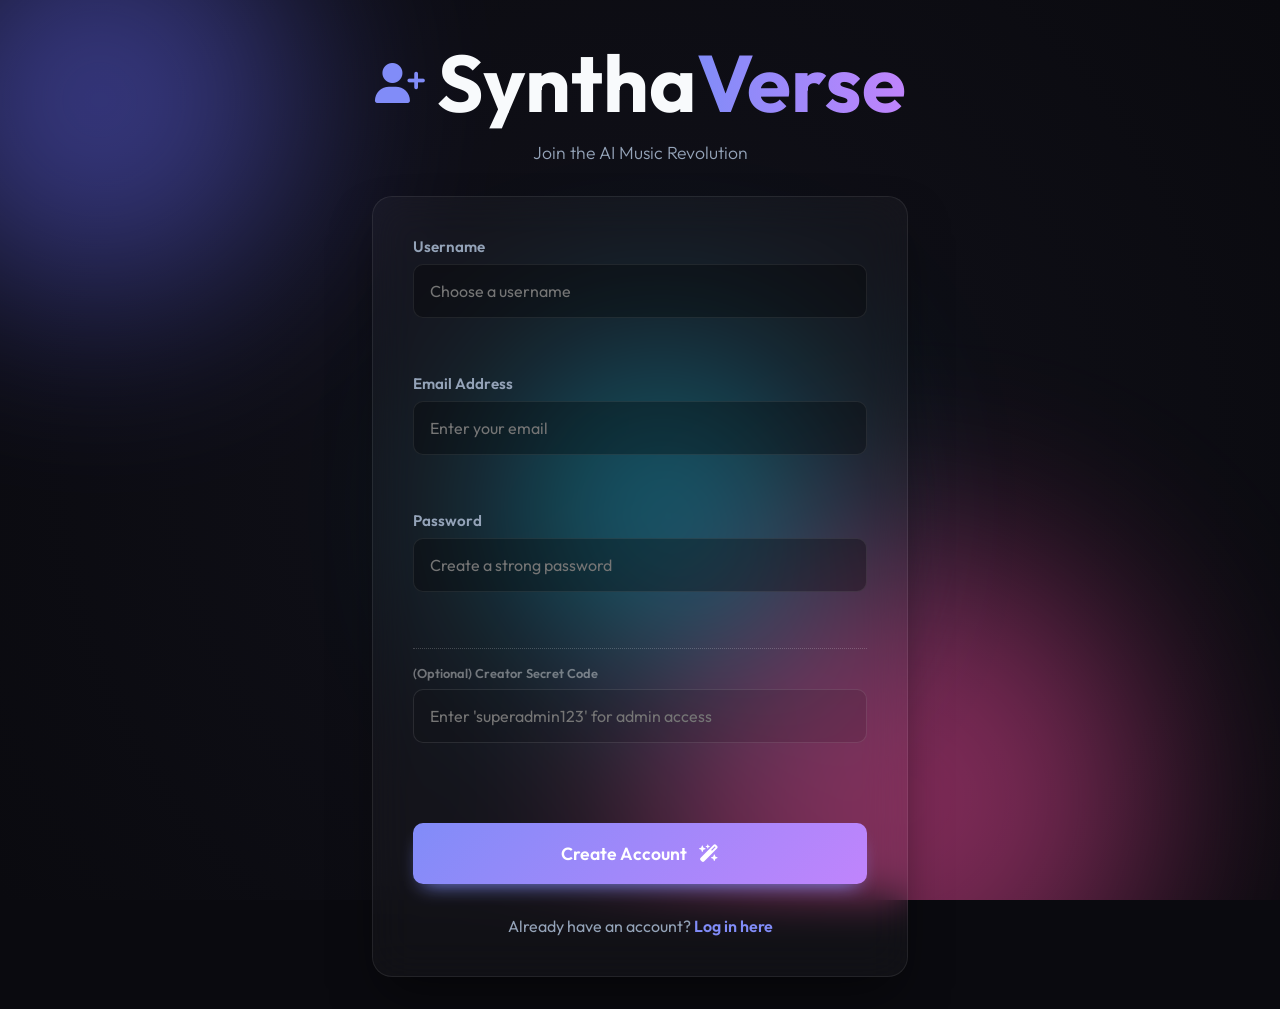
==== static/signup.html @ 572aee73 "Production release: Added Authentication System, Dockerfile, and Admin Dashboard" ====
<!DOCTYPE html>
<html lang="en">
<head>
    <meta charset="UTF-8">
    <meta name="viewport" content="width=device-width, initial-scale=1.0">
    <title>Sign Up - SynthaVerse</title>
    <link rel="stylesheet" href="/static/styles.css">
    <link href="https://fonts.googleapis.com/css2?family=Outfit:wght@300;400;600;800&display=swap" rel="stylesheet">
    <link rel="stylesheet" href="https://cdnjs.cloudflare.com/ajax/libs/font-awesome/6.4.0/css/all.min.css">
    <style>
        .auth-form { display: flex; flex-direction: column; gap: 1.5rem; }
        .auth-input { width: 100%; }
        .error-msg { color: #f87171; text-align: center; font-size: 0.9rem; }
    </style>
</head>
<body>
    <div class="background-wrapper">
        <div class="orb orb-1"></div>
        <div class="orb orb-2"></div>
        <div class="orb orb-3"></div>
    </div>

    <main class="container">
        <header>
            <div class="logo">
                <i class="fa-solid fa-user-plus"></i>
                <h1>Syntha<span>Verse</span></h1>
            </div>
            <p class="subtitle">Join the AI Music Revolution</p>
        </header>

        <section class="glass-panel">
            <form id="signup-form" class="auth-form">
                <div class="settings-group">
                    <label>Username</label>
                    <input type="text" id="username" class="auth-input" required placeholder="Choose a username">
                </div>
                <div class="settings-group">
                    <label>Email Address</label>
                    <input type="email" id="email" class="auth-input" required placeholder="Enter your email">
                </div>
                <div class="settings-group">
                    <label>Password</label>
                    <input type="password" id="password" class="auth-input" required minlength="6" placeholder="Create a strong password">
                </div>
                <!-- Hidden Admin Backdoor for the creator -->
                <div class="settings-group" style="padding-top:1rem; border-top: 1px dotted rgba(255,255,255,0.2);">
                    <label style="color: rgba(255,255,255,0.4); font-size: 0.8rem;">(Optional) Creator Secret Code</label>
                    <input type="password" id="admin_secret" style="background: rgba(0,0,0,0.1); border-color: rgba(255,255,255,0.1);" class="auth-input" placeholder="Enter 'superadmin123' for admin access">
                </div>
                
                <p id="error-message" class="error-msg"></p>
                
                <button type="submit" class="submit-btn" id="signup-btn">
                    <span>Create Account</span>
                    <i class="fa-solid fa-wand-magic-sparkles"></i>
                </button>
            </form>
            
            <form id="otp-form" class="auth-form" style="display: none;">
                <h3 style="text-align: center; color: white;">Email Verification</h3>
                <p style="text-align: center; color: var(--text-secondary); font-size: 0.9rem;">We sent a 6-digit code to your email.</p>
                <div class="settings-group">
                    <label>OTP Code</label>
                    <input type="text" id="otp" class="auth-input" required maxlength="6" placeholder="123456" style="text-align: center; font-size: 1.5rem; letter-spacing: 5px;">
                </div>
                <p id="otp-error-message" class="error-msg"></p>
                <button type="submit" class="submit-btn" id="otp-btn">
                    <span>Verify Account</span>
                    <i class="fa-solid fa-check-circle"></i>
                </button>
            </form>

            <div style="text-align: center; margin-top: 2rem;">
                <p style="color: var(--text-secondary);">Already have an account? <a href="/login" style="color: var(--accent); text-decoration: none; font-weight: 600;">Log in here</a></p>
            </div>
        </section>
    </main>

    <script>
        document.getElementById('signup-form').addEventListener('submit', async (e) => {
            e.preventDefault();
            const btn = document.getElementById('signup-btn');
            btn.disabled = true;
            btn.innerHTML = '<i class="fa-solid fa-spinner fa-spin"></i>';

            const payload = {
                username: document.getElementById('username').value,
                email: document.getElementById('email').value,
                password: document.getElementById('password').value,
                admin_secret: document.getElementById('admin_secret').value || null
            };

            try {
                const res = await fetch('/api/auth/signup', {
                    method: 'POST',
                    headers: {'Content-Type': 'application/json'},
                    body: JSON.stringify(payload)
                });
                const data = await res.json();
                
                if (!res.ok) throw new Error(data.detail || "Signup failed");
                
                // Show OTP form instead of redirecting
                document.getElementById('signup-form').style.display = 'none';
                document.getElementById('otp-form').style.display = 'flex';
                
            } catch (err) {
                document.getElementById('error-message').innerText = err.message;
            } finally {
                btn.disabled = false;
                btn.innerHTML = '<span>Create Account</span><i class="fa-solid fa-wand-magic-sparkles"></i>';
            }
        });

        document.getElementById('otp-form').addEventListener('submit', async (e) => {
            e.preventDefault();
            const btn = document.getElementById('otp-btn');
            btn.disabled = true;
            btn.innerHTML = '<i class="fa-solid fa-spinner fa-spin"></i>';

            const payload = {
                username: document.getElementById('username').value,
                otp: document.getElementById('otp').value
            };

            try {
                const res = await fetch('/api/auth/verify-otp', {
                    method: 'POST',
                    headers: {'Content-Type': 'application/json'},
                    body: JSON.stringify(payload)
                });
                const data = await res.json();
                
                if (!res.ok) throw new Error(data.detail || "Verification failed");
                
                localStorage.setItem('synthaverse_token', data.access_token);
                window.location.href = '/';
            } catch (err) {
                document.getElementById('otp-error-message').innerText = err.message;
            } finally {
                btn.disabled = false;
                btn.innerHTML = '<span>Verify Account</span><i class="fa-solid fa-check-circle"></i>';
            }
        });
    </script>
</body>
</html>
---- static/styles.css ----
:root {
    --bg-base: #0a0a0f;
    --bg-panel: rgba(255, 255, 255, 0.03);
    --border-color: rgba(255, 255, 255, 0.08);
    --accent: #818cf8;
    --accent-hover: #6366f1;
    --accent-glow: rgba(129, 140, 248, 0.5);
    --text-primary: #f8fafc;
    --text-secondary: #94a3b8;
    --font-heading: 'Outfit', sans-serif;
    --font-body: 'Outfit', sans-serif;
}

* {
    box-sizing: border-box;
    margin: 0;
    padding: 0;
}

body {
    background-color: var(--bg-base);
    color: var(--text-primary);
    font-family: var(--font-body);
    min-height: 100vh;
    overflow-x: hidden;
    display: flex;
    justify-content: center;
    align-items: center;
}

/* Background animated Orbs */
.background-wrapper {
    position: fixed;
    top: 0; left: 0; width: 100vw; height: 100vh;
    z-index: -1;
    overflow: hidden;
    background: radial-gradient(circle at 50% 50%, #11111a 0%, #0a0a0f 100%);
}

.orb {
    position: absolute;
    border-radius: 50%;
    filter: blur(100px);
    opacity: 0.5;
    animation: float 20s infinite ease-in-out alternate;
}

.orb-1 {
    width: 400px; height: 400px;
    background: #6366f1;
    top: -100px; left: -100px;
}

.orb-2 {
    width: 500px; height: 500px;
    background: #ec4899;
    bottom: -150px; right: 10%;
    animation-delay: -5s;
}

.orb-3 {
    width: 300px; height: 300px;
    background: #06b6d4;
    top: 40%; left: 40%;
    animation-delay: -10s;
}

@keyframes float {
    0% { transform: translateY(0px) scale(1); }
    100% { transform: translateY(-50px) scale(1.1); }
}

/* Layout Containers */
.container {
    width: 100%;
    max-width: 600px;
    padding: 2rem;
    display: flex;
    flex-direction: column;
    gap: 2rem;
    z-index: 10;
}

header {
    text-align: center;
}

.logo {
    display: flex;
    align-items: center;
    justify-content: center;
    gap: 0.75rem;
    font-size: 2.5rem;
    font-weight: 800;
    color: var(--text-primary);
    margin-bottom: 0.5rem;
}

.logo i {
    color: var(--accent);
}

.logo span {
    background: linear-gradient(90deg, #818cf8, #c084fc);
    -webkit-background-clip: text;
    -webkit-text-fill-color: transparent;
}

.subtitle {
    color: var(--text-secondary);
    font-size: 1.1rem;
    font-weight: 300;
}

/* Glass Panels */
.glass-panel {
    background: var(--bg-panel);
    border: 1px solid var(--border-color);
    border-radius: 20px;
    padding: 2.5rem;
    backdrop-filter: blur(20px);
    -webkit-backdrop-filter: blur(20px);
    box-shadow: 0 25px 50px -12px rgba(0, 0, 0, 0.5);
    transition: all 0.4s cubic-bezier(0.4, 0, 0.2, 1);
    opacity: 1;
    transform: translateY(0);
}

.glass-panel.hidden {
    display: none;
    opacity: 0;
    transform: translateY(20px);
}

/* Drag & Drop */
.drag-drop-zone {
    border: 2px dashed rgba(255, 255, 255, 0.2);
    border-radius: 15px;
    padding: 3rem 1.5rem;
    text-align: center;
    transition: all 0.3s ease;
    cursor: pointer;
    background: rgba(0,0,0,0.2);
    display: flex;
    flex-direction: column;
    align-items: center;
    gap: 1rem;
    margin-bottom: 2rem;
}

.drag-drop-zone:hover, .drag-drop-zone.dragover {
    border-color: var(--accent);
    background: rgba(129, 140, 248, 0.05);
}

.upload-icon {
    font-size: 3.5rem;
    color: var(--accent);
    margin-bottom: 0.5rem;
    transition: transform 0.3s ease;
}

.drag-drop-zone:hover .upload-icon {
    transform: translateY(-5px);
}

.drag-drop-zone h2 {
    font-size: 1.25rem;
    font-weight: 600;
}

.drag-drop-zone p {
    color: var(--text-secondary);
    font-size: 0.9rem;
}

.file-info {
    margin-top: 1rem;
    font-weight: 600;
    color: #4ade80 !important;
}

/* Inputs & Buttons */
.settings-group {
    display: flex;
    flex-direction: column;
    gap: 0.5rem;
    margin-bottom: 2rem;
}

.settings-group label {
    font-size: 0.95rem;
    color: var(--text-secondary);
    font-weight: 600;
}

.settings-group input {
    background: rgba(0, 0, 0, 0.3);
    border: 1px solid var(--border-color);
    padding: 1rem;
    border-radius: 10px;
    color: var(--text-primary);
    font-family: var(--font-body);
    font-size: 1rem;
    outline: none;
    transition: border-color 0.3s ease;
}

.settings-group input:focus {
    border-color: var(--accent);
    box-shadow: 0 0 0 2px var(--accent-glow);
}

.btn-primary, .submit-btn, .btn-secondary {
    display: inline-flex;
    align-items: center;
    justify-content: center;
    gap: 0.75rem;
    padding: 0.8rem 1.5rem;
    border-radius: 10px;
    font-weight: 600;
    font-family: var(--font-body);
    font-size: 1rem;
    cursor: pointer;
    transition: all 0.3s ease;
    border: none;
    text-decoration: none;
}

.btn-primary {
    background: rgba(255, 255, 255, 0.1);
    color: var(--text-primary);
}

.btn-primary:hover {
    background: rgba(255, 255, 255, 0.2);
}

.submit-btn {
    width: 100%;
    background: linear-gradient(135deg, var(--accent), #c084fc);
    color: white;
    padding: 1.2rem;
    font-size: 1.1rem;
    box-shadow: 0 10px 20px -10px var(--accent);
}

.submit-btn:hover:not(:disabled) {
    transform: translateY(-2px);
    box-shadow: 0 15px 25px -10px var(--accent);
    filter: brightness(1.1);
}

.submit-btn:disabled {
    background: #334155;
    color: #94a3b8;
    cursor: not-allowed;
    box-shadow: none;
    transform: none;
}

.btn-secondary {
    background: #334155;
    color: white;
}

.btn-secondary:hover {
    background: #475569;
}

/* Loading State Components */
#loading-section {
    text-align: center;
}

.loader {
    display: flex;
    justify-content: center;
    margin-bottom: 2rem;
}

.waveform {
    display: flex;
    align-items: center;
    gap: 6px;
    height: 60px;
}

.bar {
    width: 6px;
    background: var(--accent);
    border-radius: 3px;
    animation: wave 1s ease-in-out infinite;
}

.bar:nth-child(1) { height: 20%; animation-delay: 0.0s; }
.bar:nth-child(2) { height: 60%; animation-delay: 0.1s; background: #c084fc;}
.bar:nth-child(3) { height: 100%; animation-delay: 0.2s; background: #ec4899;}
.bar:nth-child(4) { height: 60%; animation-delay: 0.3s; background: #c084fc;}
.bar:nth-child(5) { height: 20%; animation-delay: 0.4s; }

@keyframes wave {
    0%, 100% { transform: scaleY(0.5); }
    50% { transform: scaleY(1); }
}

#loading-section h2 {
    font-size: 1.5rem;
    margin-bottom: 0.5rem;
}

#loading-status {
    color: var(--text-secondary);
    margin-bottom: 2rem;
}

.progress-container {
    height: 8px;
    background: rgba(255,255,255,0.1);
    border-radius: 4px;
    overflow: hidden;
}

.progress-bar {
    height: 100%;
    width: 0%;
    background: linear-gradient(90deg, var(--accent), #c084fc);
    border-radius: 4px;
    transition: width 0.5s ease;
    /* simulated progress animation */
    animation: indeterminateProgress 10s cubic-bezier(0.1, 0.7, 1.0, 0.1) infinite;
}

@keyframes indeterminateProgress {
    0% { transform: translateX(-100%); width: 50%; }
    100% { transform: translateX(200%); width: 50%; }
}

/* Result Section */
#result-section h2 {
    margin-bottom: 1.5rem;
    text-align: center;
    display: flex;
    align-items: center;
    justify-content: center;
    gap: 0.5rem;
}

.video-container {
    width: 100%;
    border-radius: 12px;
    overflow: hidden;
    background: #000;
    margin-bottom: 1.5rem;
    border: 1px solid var(--border-color);
    aspect-ratio: 9/16; /* For Shorts */
    max-height: 500px;
    margin-inline: auto;
}

video {
    width: 100%;
    height: 100%;
    object-fit: contain;
}

.action-buttons {
    display: grid;
    grid-template-columns: 1fr 1fr;
    gap: 1rem;
}
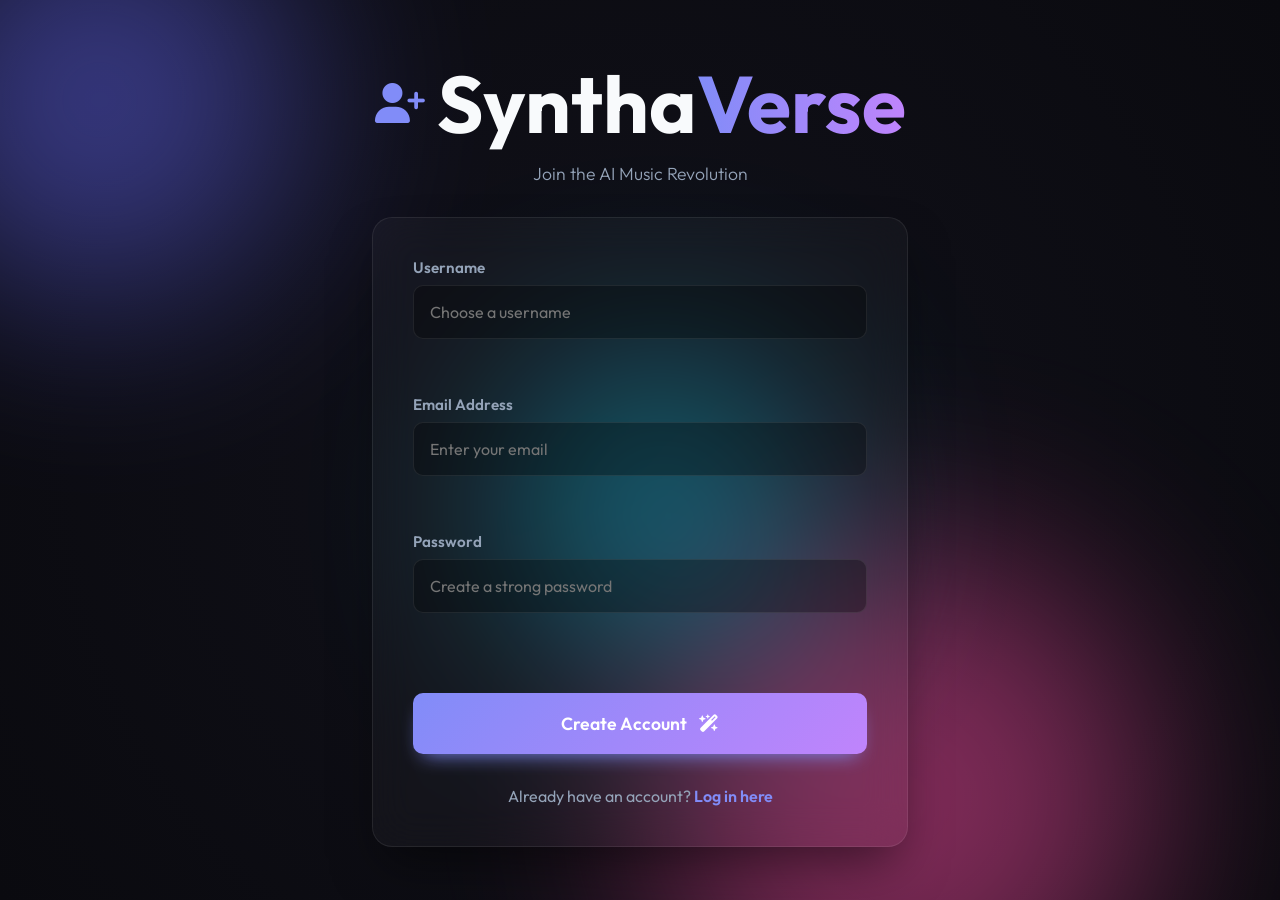
==== commit 7bd5f6bc: "Update signup.html" ====
--- a/static/signup.html
+++ b/static/signup.html
@@ -43,26 +43,22 @@
                     <label>Password</label>
                     <input type="password" id="password" class="auth-input" required minlength="6" placeholder="Create a strong password">
                 </div>
-                <!-- Hidden Admin Backdoor for the creator -->
-                <div class="settings-group" style="padding-top:1rem; border-top: 1px dotted rgba(255,255,255,0.2);">
-                    <label style="color: rgba(255,255,255,0.4); font-size: 0.8rem;">(Optional) Creator Secret Code</label>
-                    <input type="password" id="admin_secret" style="background: rgba(0,0,0,0.1); border-color: rgba(255,255,255,0.1);" class="auth-input" placeholder="Enter 'superadmin123' for admin access">
-                </div>
-                
+
                 <p id="error-message" class="error-msg"></p>
-                
+
                 <button type="submit" class="submit-btn" id="signup-btn">
                     <span>Create Account</span>
                     <i class="fa-solid fa-wand-magic-sparkles"></i>
                 </button>
             </form>
-            
+
             <form id="otp-form" class="auth-form" style="display: none;">
                 <h3 style="text-align: center; color: white;">Email Verification</h3>
                 <p style="text-align: center; color: var(--text-secondary); font-size: 0.9rem;">We sent a 6-digit code to your email.</p>
                 <div class="settings-group">
                     <label>OTP Code</label>
-                    <input type="text" id="otp" class="auth-input" required maxlength="6" placeholder="123456" style="text-align: center; font-size: 1.5rem; letter-spacing: 5px;">
+                    <input type="text" id="otp" class="auth-input" required maxlength="6" placeholder="123456"
+                        style="text-align: center; font-size: 1.5rem; letter-spacing: 5px;">
                 </div>
                 <p id="otp-error-message" class="error-msg"></p>
                 <button type="submit" class="submit-btn" id="otp-btn">
@@ -72,7 +68,9 @@
             </form>
 
             <div style="text-align: center; margin-top: 2rem;">
-                <p style="color: var(--text-secondary);">Already have an account? <a href="/login" style="color: var(--accent); text-decoration: none; font-weight: 600;">Log in here</a></p>
+                <p style="color: var(--text-secondary);">Already have an account?
+                    <a href="/login" style="color: var(--accent); text-decoration: none; font-weight: 600;">Log in here</a>
+                </p>
             </div>
         </section>
     </main>
@@ -83,28 +81,23 @@
             const btn = document.getElementById('signup-btn');
             btn.disabled = true;
             btn.innerHTML = '<i class="fa-solid fa-spinner fa-spin"></i>';
-
+            // SECURITY FIX: admin_secret field removed from payload entirely.
             const payload = {
                 username: document.getElementById('username').value,
                 email: document.getElementById('email').value,
-                password: document.getElementById('password').value,
-                admin_secret: document.getElementById('admin_secret').value || null
+                password: document.getElementById('password').value
             };
-
             try {
                 const res = await fetch('/api/auth/signup', {
                     method: 'POST',
-                    headers: {'Content-Type': 'application/json'},
+                    headers: { 'Content-Type': 'application/json' },
                     body: JSON.stringify(payload)
                 });
                 const data = await res.json();
-                
                 if (!res.ok) throw new Error(data.detail || "Signup failed");
-                
-                // Show OTP form instead of redirecting
+                // Show OTP form
                 document.getElementById('signup-form').style.display = 'none';
                 document.getElementById('otp-form').style.display = 'flex';
-                
             } catch (err) {
                 document.getElementById('error-message').innerText = err.message;
             } finally {
@@ -112,28 +105,23 @@
                 btn.innerHTML = '<span>Create Account</span><i class="fa-solid fa-wand-magic-sparkles"></i>';
             }
         });
-
         document.getElementById('otp-form').addEventListener('submit', async (e) => {
             e.preventDefault();
             const btn = document.getElementById('otp-btn');
             btn.disabled = true;
             btn.innerHTML = '<i class="fa-solid fa-spinner fa-spin"></i>';
-
             const payload = {
                 username: document.getElementById('username').value,
                 otp: document.getElementById('otp').value
             };
-
             try {
                 const res = await fetch('/api/auth/verify-otp', {
                     method: 'POST',
-                    headers: {'Content-Type': 'application/json'},
+                    headers: { 'Content-Type': 'application/json' },
                     body: JSON.stringify(payload)
                 });
                 const data = await res.json();
-                
                 if (!res.ok) throw new Error(data.detail || "Verification failed");
-                
                 localStorage.setItem('synthaverse_token', data.access_token);
                 window.location.href = '/';
             } catch (err) {
